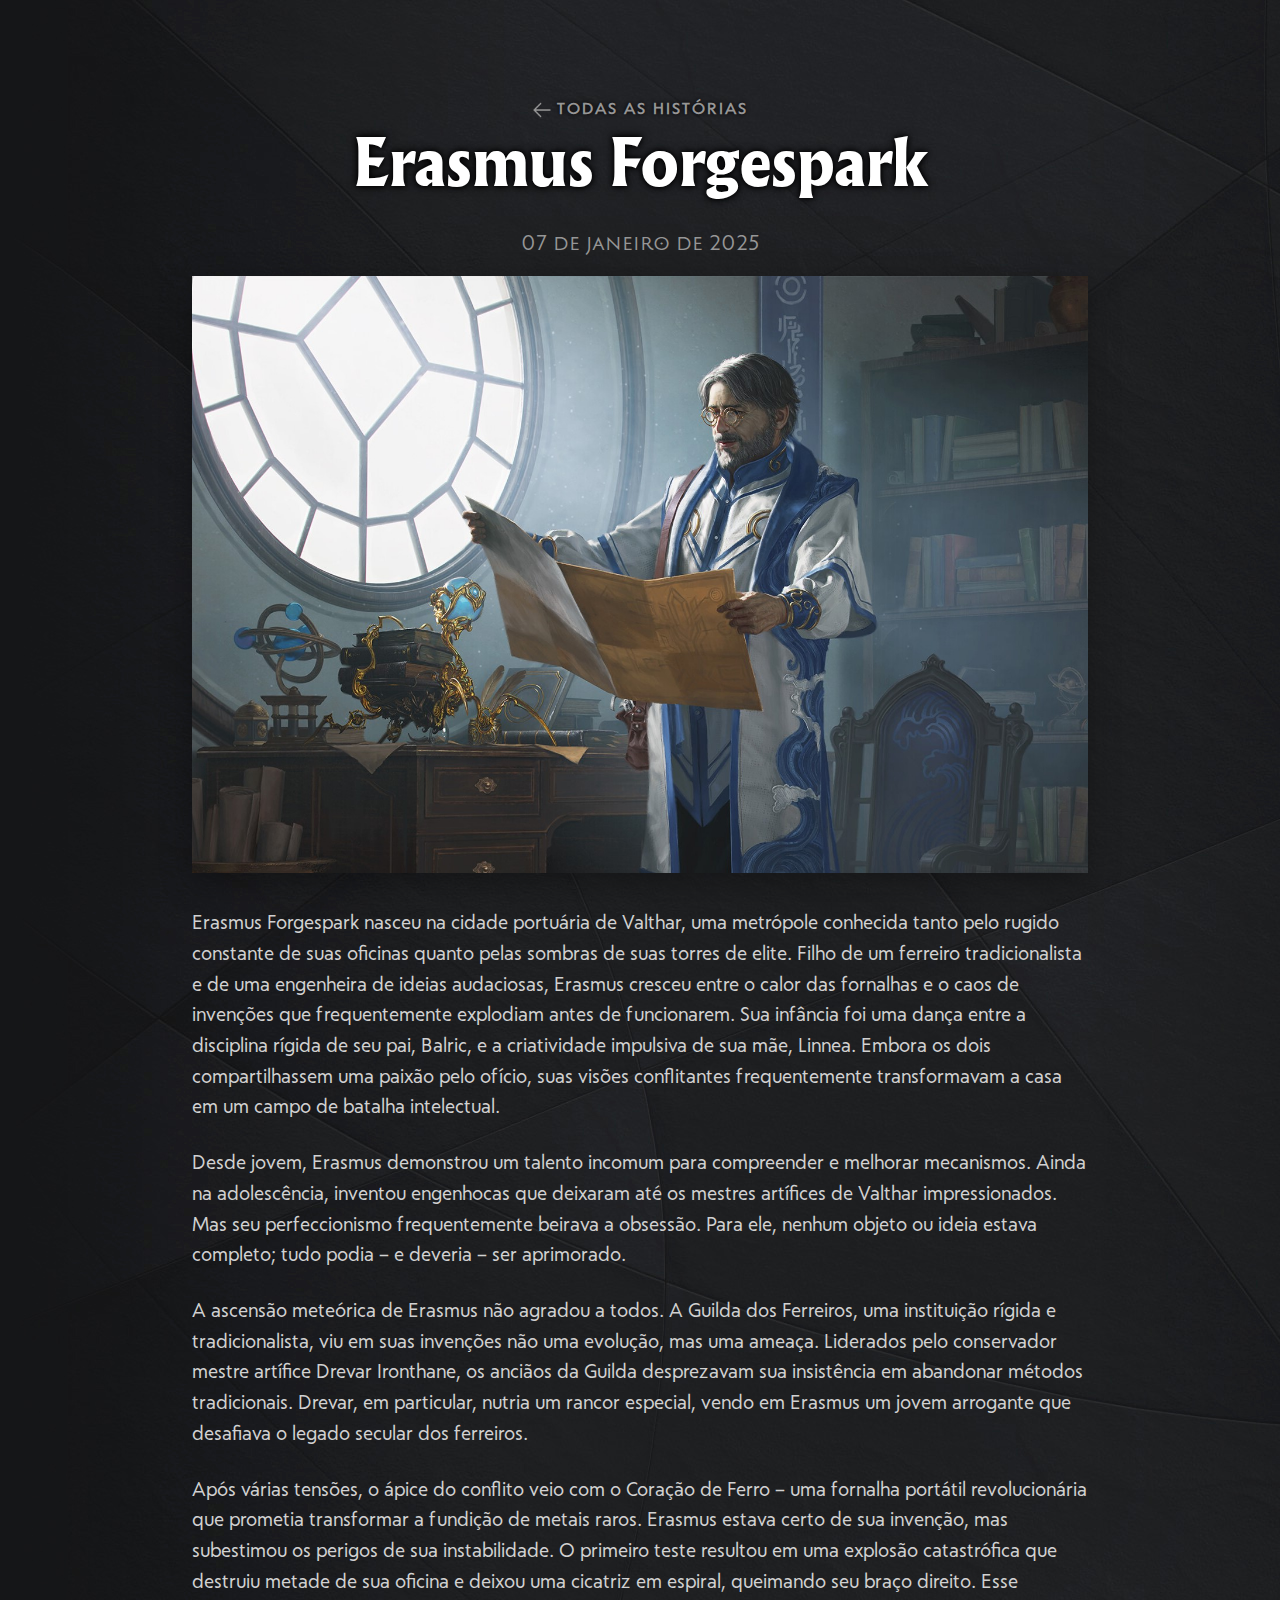
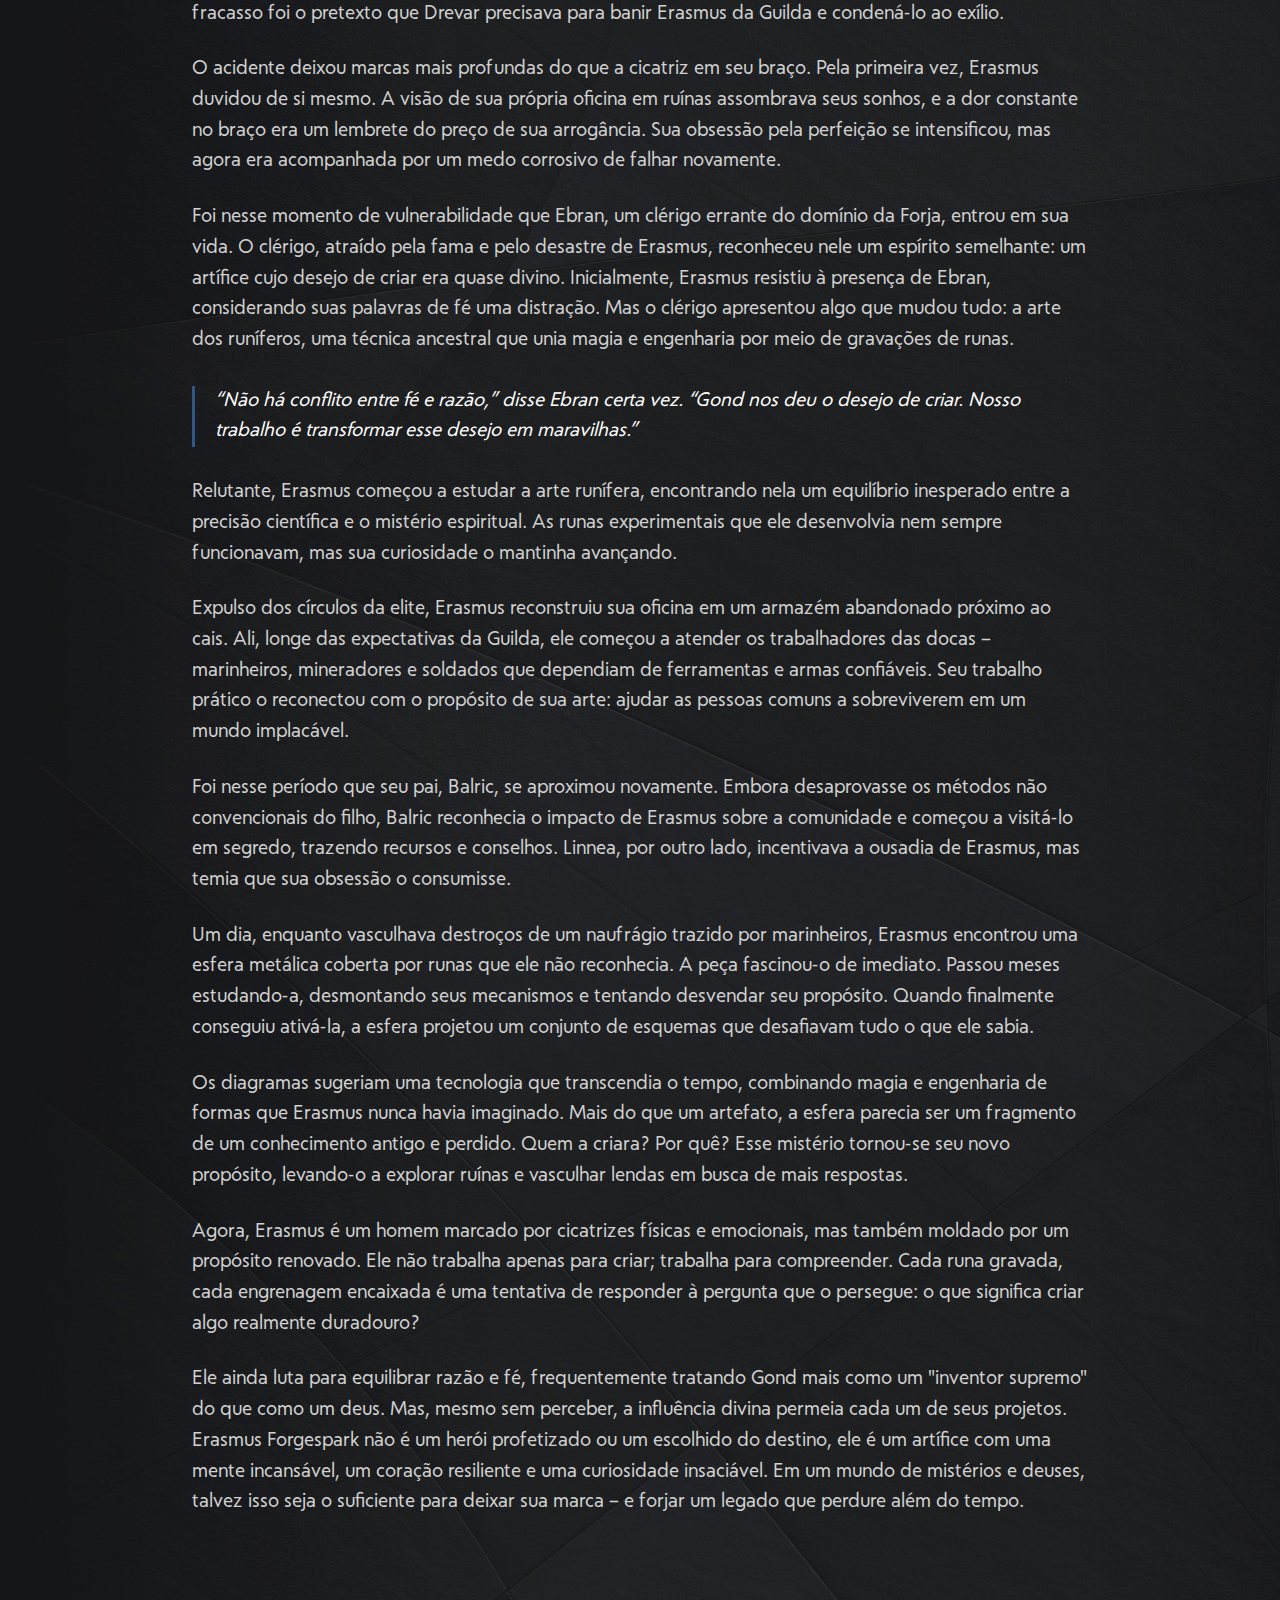
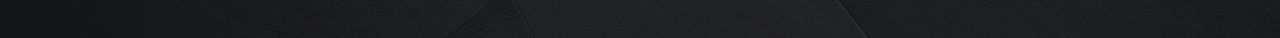
==== erasmus.html @ b6e0e6f2 "criação da página principal e da página do erasmus" ====
<!DOCTYPE html>
<html lang="pt-BR">
  <head>
    <meta charset="UTF-8" />
    <meta name="viewport" content="width=device-width, initial-scale=1.0" />
    <title>Erasmus Forgespark</title>
    <link rel="stylesheet" href="css/story.css" />
  </head>
  <body>
    <header class="header">
      <div class="navigation">
        <a
          href="index.html"
          class="back-link"
          aria-label="Voltar para todas as histórias"
        >
          <img
            src="img/left-arrow.png"
            alt="Ícone de voltar"
            class="back-icon"
          />
          <span class="back-text">TODAS AS HISTÓRIAS</span>
        </a>
      </div>
      <h1 class="character">Erasmus Forgespark</h1>
      <div class="date">07 de janeiro de 2025</div>
    </header>
    <figure class="image-container">
      <img
        src="img/erasmus/lie-setiawan-430058-final.jpg"
        alt="Erasmus Forgespark"
        class="image"
      />
    </figure>
    <section class="content">
      <p class="paragraph">
        Erasmus Forgespark nasceu na cidade portuária de Valthar, uma metrópole
        conhecida tanto pelo rugido constante de suas oficinas quanto pelas
        sombras de suas torres de elite. Filho de um ferreiro tradicionalista e
        de uma engenheira de ideias audaciosas, Erasmus cresceu entre o calor
        das fornalhas e o caos de invenções que frequentemente explodiam antes
        de funcionarem. Sua infância foi uma dança entre a disciplina rígida de
        seu pai, Balric, e a criatividade impulsiva de sua mãe, Linnea. Embora
        os dois compartilhassem uma paixão pelo ofício, suas visões conflitantes
        frequentemente transformavam a casa em um campo de batalha intelectual.
      </p>
      <p class="paragraph">
        Desde jovem, Erasmus demonstrou um talento incomum para compreender e
        melhorar mecanismos. Ainda na adolescência, inventou engenhocas que
        deixaram até os mestres artífices de Valthar impressionados. Mas seu
        perfeccionismo frequentemente beirava a obsessão. Para ele, nenhum
        objeto ou ideia estava completo; tudo podia – e deveria – ser
        aprimorado.
      </p>
      <p class="paragraph">
        A ascensão meteórica de Erasmus não agradou a todos. A Guilda dos
        Ferreiros, uma instituição rígida e tradicionalista, viu em suas
        invenções não uma evolução, mas uma ameaça. Liderados pelo conservador
        mestre artífice Drevar Ironthane, os anciãos da Guilda desprezavam sua
        insistência em abandonar métodos tradicionais. Drevar, em particular,
        nutria um rancor especial, vendo em Erasmus um jovem arrogante que
        desafiava o legado secular dos ferreiros.
      </p>
      <p class="paragraph">
        Após várias tensões, o ápice do conflito veio com o Coração de Ferro –
        uma fornalha portátil revolucionária que prometia transformar a fundição
        de metais raros. Erasmus estava certo de sua invenção, mas subestimou os
        perigos de sua instabilidade. O primeiro teste resultou em uma explosão
        catastrófica que destruiu metade de sua oficina e deixou uma cicatriz em
        espiral, queimando seu braço direito. Esse fracasso foi o pretexto que
        Drevar precisava para banir Erasmus da Guilda e condená-lo ao exílio.
      </p>
      <p class="paragraph">
        O acidente deixou marcas mais profundas do que a cicatriz em seu braço.
        Pela primeira vez, Erasmus duvidou de si mesmo. A visão de sua própria
        oficina em ruínas assombrava seus sonhos, e a dor constante no braço era
        um lembrete do preço de sua arrogância. Sua obsessão pela perfeição se
        intensificou, mas agora era acompanhada por um medo corrosivo de falhar
        novamente.
      </p>
      <p class="paragraph">
        Foi nesse momento de vulnerabilidade que Ebran, um clérigo errante do
        domínio da Forja, entrou em sua vida. O clérigo, atraído pela fama e
        pelo desastre de Erasmus, reconheceu nele um espírito semelhante: um
        artífice cujo desejo de criar era quase divino. Inicialmente, Erasmus
        resistiu à presença de Ebran, considerando suas palavras de fé uma
        distração. Mas o clérigo apresentou algo que mudou tudo: a arte dos
        runíferos, uma técnica ancestral que unia magia e engenharia por meio de
        gravações de runas.
      </p>
      <p class="paragraph quote">
        “Não há conflito entre fé e razão,” disse Ebran certa vez. “Gond nos deu
        o desejo de criar. Nosso trabalho é transformar esse desejo em
        maravilhas.”
      </p>
      <p class="paragraph">
        Relutante, Erasmus começou a estudar a arte runífera, encontrando nela
        um equilíbrio inesperado entre a precisão científica e o mistério
        espiritual. As runas experimentais que ele desenvolvia nem sempre
        funcionavam, mas sua curiosidade o mantinha avançando.
      </p>
      <p class="paragraph">
        Expulso dos círculos da elite, Erasmus reconstruiu sua oficina em um
        armazém abandonado próximo ao cais. Ali, longe das expectativas da
        Guilda, ele começou a atender os trabalhadores das docas – marinheiros,
        mineradores e soldados que dependiam de ferramentas e armas confiáveis.
        Seu trabalho prático o reconectou com o propósito de sua arte: ajudar as
        pessoas comuns a sobreviverem em um mundo implacável.
      </p>
      <p class="paragraph">
        Foi nesse período que seu pai, Balric, se aproximou novamente. Embora
        desaprovasse os métodos não convencionais do filho, Balric reconhecia o
        impacto de Erasmus sobre a comunidade e começou a visitá-lo em segredo,
        trazendo recursos e conselhos. Linnea, por outro lado, incentivava a
        ousadia de Erasmus, mas temia que sua obsessão o consumisse.
      </p>
      <p class="paragraph">
        Um dia, enquanto vasculhava destroços de um naufrágio trazido por
        marinheiros, Erasmus encontrou uma esfera metálica coberta por runas que
        ele não reconhecia. A peça fascinou-o de imediato. Passou meses
        estudando-a, desmontando seus mecanismos e tentando desvendar seu
        propósito. Quando finalmente conseguiu ativá-la, a esfera projetou um
        conjunto de esquemas que desafiavam tudo o que ele sabia.
      </p>
      <p class="paragraph">
        Os diagramas sugeriam uma tecnologia que transcendia o tempo, combinando
        magia e engenharia de formas que Erasmus nunca havia imaginado. Mais do
        que um artefato, a esfera parecia ser um fragmento de um conhecimento
        antigo e perdido. Quem a criara? Por quê? Esse mistério tornou-se seu
        novo propósito, levando-o a explorar ruínas e vasculhar lendas em busca
        de mais respostas.
      </p>
      <p class="paragraph">
        Agora, Erasmus é um homem marcado por cicatrizes físicas e emocionais,
        mas também moldado por um propósito renovado. Ele não trabalha apenas
        para criar; trabalha para compreender. Cada runa gravada, cada
        engrenagem encaixada é uma tentativa de responder à pergunta que o
        persegue: o que significa criar algo realmente duradouro?
      </p>
      <p class="paragraph">
        Ele ainda luta para equilibrar razão e fé, frequentemente tratando Gond
        mais como um "inventor supremo" do que como um deus. Mas, mesmo sem
        perceber, a influência divina permeia cada um de seus projetos. Erasmus
        Forgespark não é um herói profetizado ou um escolhido do destino, ele é
        um artífice com uma mente incansável, um coração resiliente e uma
        curiosidade insaciável. Em um mundo de mistérios e deuses, talvez isso
        seja o suficiente para deixar sua marca – e forjar um legado que perdure
        além do tempo.
      </p>
    </section>
    <div class="back-to-top" aria-label="Voltar ao topo">
      <a href="#" class="back-to-top__link">
        <img
          src="img/up-arrow.png"
          alt="Ícone de voltar ao topo"
          class="back-to-top__icon"
        />
      </a>
    </div>
    <script src="js/main.js"></script>
  </body>
</html>
---- css/story.css ----
@import url("global.css");

.header {
  padding-top: 100px;
  text-align: center;
}

.navigation {
  display: flex;
  justify-content: center;
}

.back-link {
  display: flex;
  align-items: center;
  text-decoration: none;
  transition: filter 0.3s ease;
}

.back-link:hover {
  filter: brightness(1.5);
  cursor: pointer;
}

.back-icon {
  height: 20px;
  width: 20px;
  margin-right: 5px;
}

.back-text {
  color: #969696;
  font-size: 16px;
  font-weight: 800;
  letter-spacing: 2px;
  text-shadow: 0px 0px 4px #000;
}

.character {
  font-family: "Albertus Nova Black", serif;
  font-size: 60px;
  font-weight: 700;
  color: #fff;
  margin: 5px 0 20px;
  text-shadow: 0px 0px 10px #000, 0px 0px 5px #000;
}

.date {
  font-family: "Troy Sans", serif;
  color: #969696;
  font-size: 20px;
}

.image-container {
  text-align: center;
  margin-top: 20px;
  position: relative;
  display: inline-block;
  perspective: 1000px;
}

.image {
  max-width: 70%;
  height: auto;
  transition: transform 0.1s ease-out, box-shadow 0.1s ease-out;
  transform-origin: center;
  transform-style: preserve-3d;
  box-shadow: 0 10px 30px rgba(0, 0, 0, 0.3);
}

@keyframes slideUp {
  0% {
    transform: translateY(100vh);
    opacity: 0;
  }
  100% {
    transform: translateY(0);
    opacity: 1;
  }
}

.hidden {
  opacity: 0;
  transform: translateY(100vh);
}

.show .character,
.show .date,
.show .image-container,
.show .content {
  animation: slideUp 1s ease-out forwards;
}

.content {
  cursor: text;
  width: 70%;
  margin: 30px auto;
}

.paragraph {
  text-align: left;
  font-size: 1.2em;
  line-height: 1.6;
  color: #d1d1d1;
  margin-bottom: 25px;
}

.paragraph.quote {
  font-style: italic;
  color: #fff !important;
  margin: 30px 0;
  padding-left: 20px;
  border-left: 3px solid #2e5786;
}

/* Botão Voltar ao Topo */
.back-to-top {
  position: fixed;
  bottom: 30px;
  right: 30px;
  opacity: 0;
  visibility: hidden;
  transform: translateY(20px);
  transition: all 0.3s ease-in-out;
  z-index: 1000;
}

.back-to-top.show {
  opacity: 1;
  visibility: visible;
  transform: translateY(0);
}

.back-to-top__link {
  display: flex;
  align-items: center;
  justify-content: center;
  width: 50px;
  height: 50px;
  background: rgba(46, 87, 134, 0.8);
  border-radius: 50%;
  box-shadow: 0 4px 15px rgba(0, 0, 0, 0.3);
  transition: all 0.3s ease;
}

.back-to-top__link:hover {
  background: rgba(46, 87, 134, 1);
  transform: scale(1.1) rotate(360deg);
}

.back-to-top__icon {
  width: 24px;
  height: 24px;
  filter: drop-shadow(0 2px 4px rgba(0, 0, 0, 0.3));
}

@media (max-width: 768px) {
  .back-to-top {
    bottom: 20px;
    right: 20px;
  }

  .back-to-top__link {
    width: 40px;
    height: 40px;
  }

  .back-to-top__icon {
    width: 20px;
    height: 20px;
  }
}

@media (max-width: 678px) {
  .header {
    padding-top: 50px;
  }

  .back-icon {
    height: 15px;
    width: 15px;
  }

  .back-text {
    font-size: 14px;
  }

  .character {
    font-size: 35px;
    margin: 10px 0;
  }

  .date {
    font-size: 14px;
  }

  .image {
    max-width: 85%;
  }

  .content {
    width: 85%;
    margin: 20px auto;
  }

  .paragraph {
    font-size: 1em;
    text-align: justify;
    line-height: 1.5;
  }
}
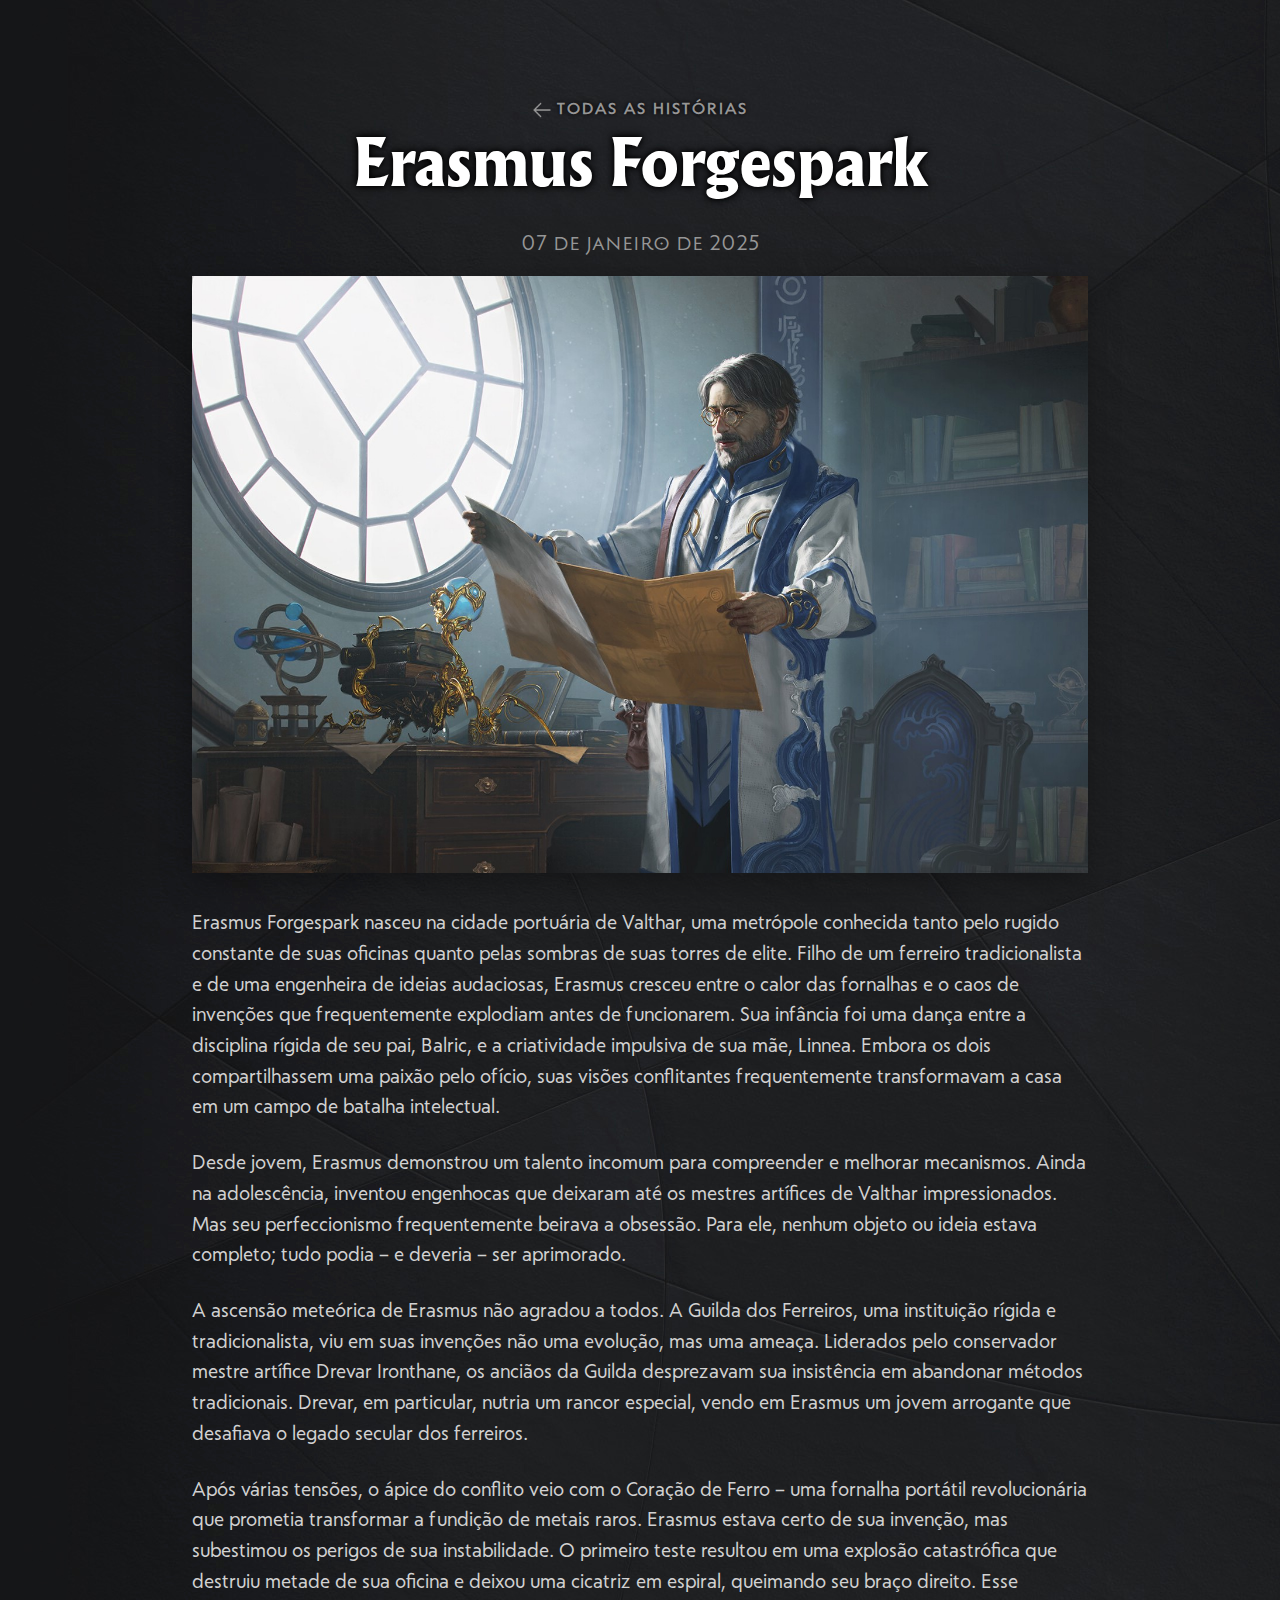
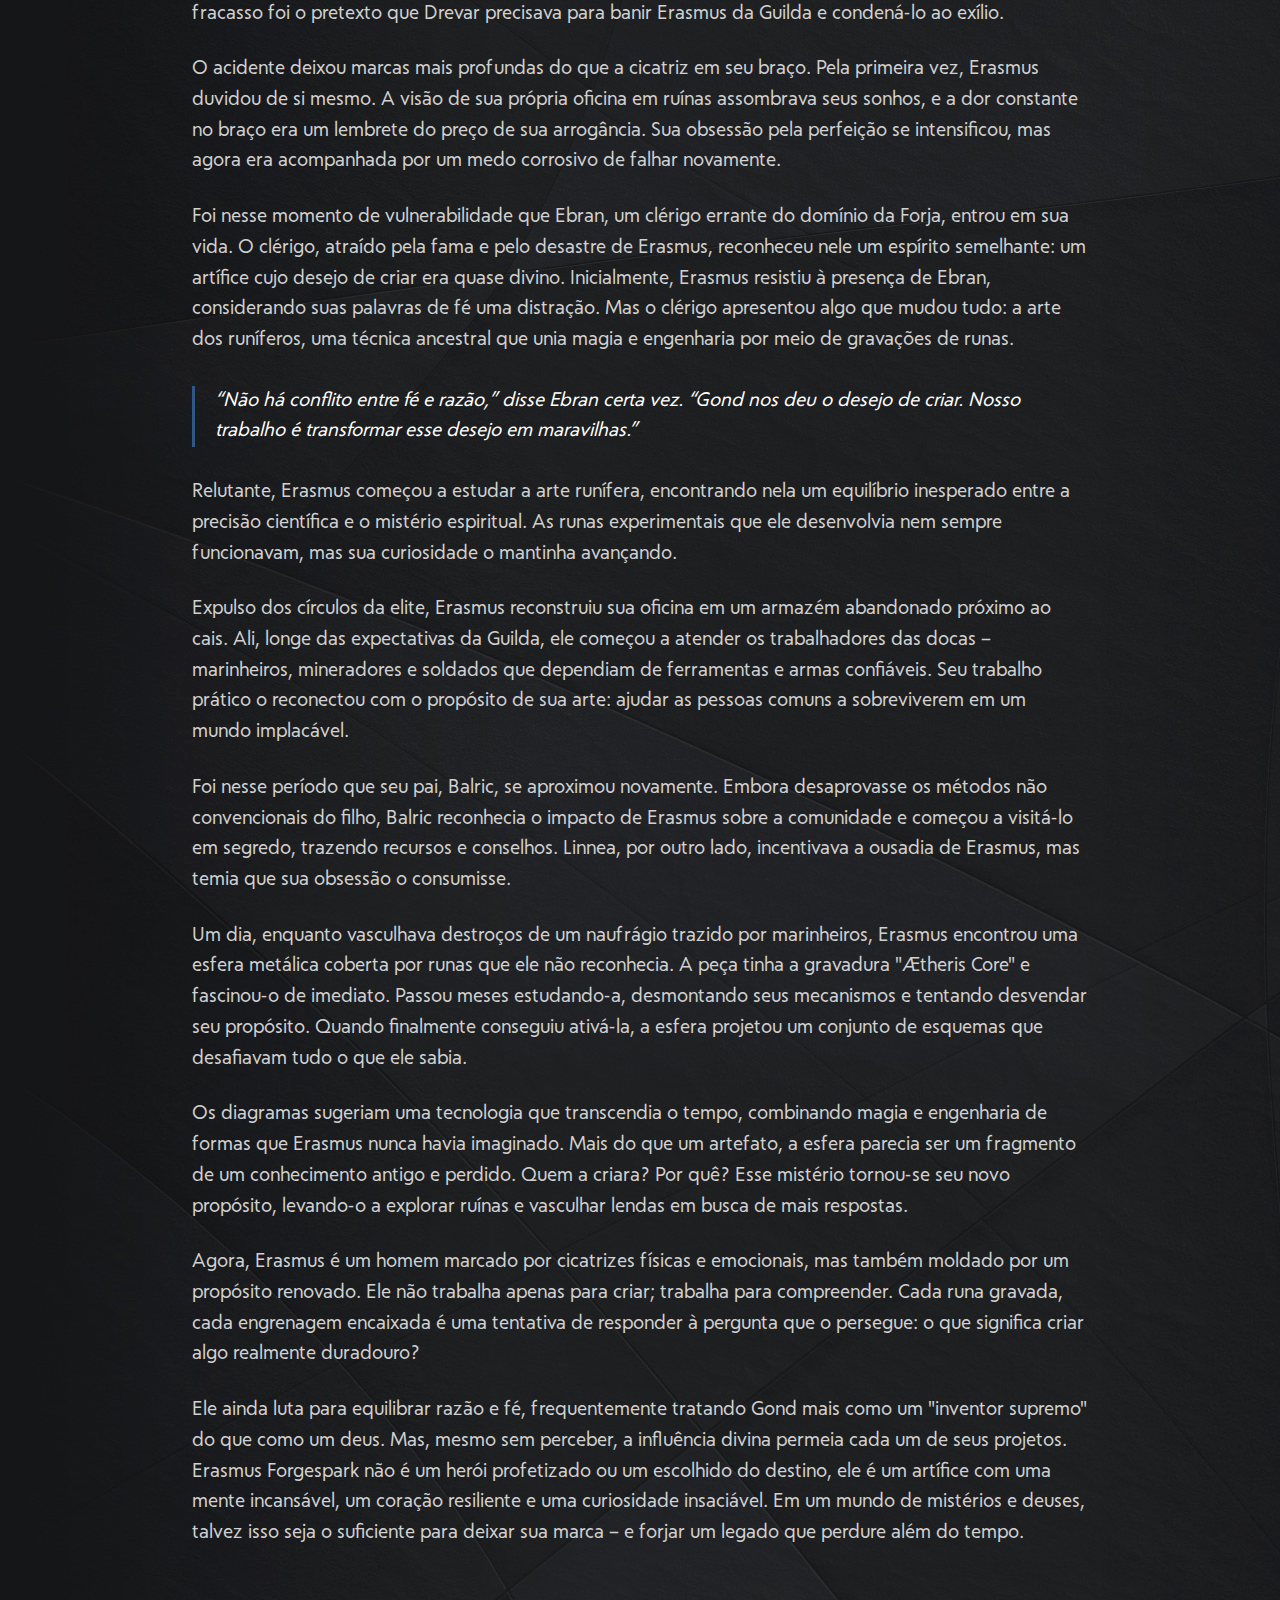
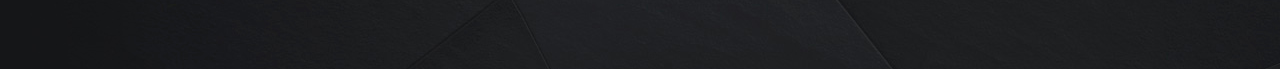
==== commit 32839d92: "ajustes nas historias dos artifices" ====
--- a/erasmus.html
+++ b/erasmus.html
@@ -117,10 +117,11 @@
       <p class="paragraph">
         Um dia, enquanto vasculhava destroços de um naufrágio trazido por
         marinheiros, Erasmus encontrou uma esfera metálica coberta por runas que
-        ele não reconhecia. A peça fascinou-o de imediato. Passou meses
-        estudando-a, desmontando seus mecanismos e tentando desvendar seu
-        propósito. Quando finalmente conseguiu ativá-la, a esfera projetou um
-        conjunto de esquemas que desafiavam tudo o que ele sabia.
+        ele não reconhecia. A peça tinha a gravadura "Ætheris Core" e fascinou-o
+        de imediato. Passou meses estudando-a, desmontando seus mecanismos e
+        tentando desvendar seu propósito. Quando finalmente conseguiu ativá-la,
+        a esfera projetou um conjunto de esquemas que desafiavam tudo o que ele
+        sabia.
       </p>
       <p class="paragraph">
         Os diagramas sugeriam uma tecnologia que transcendia o tempo, combinando
